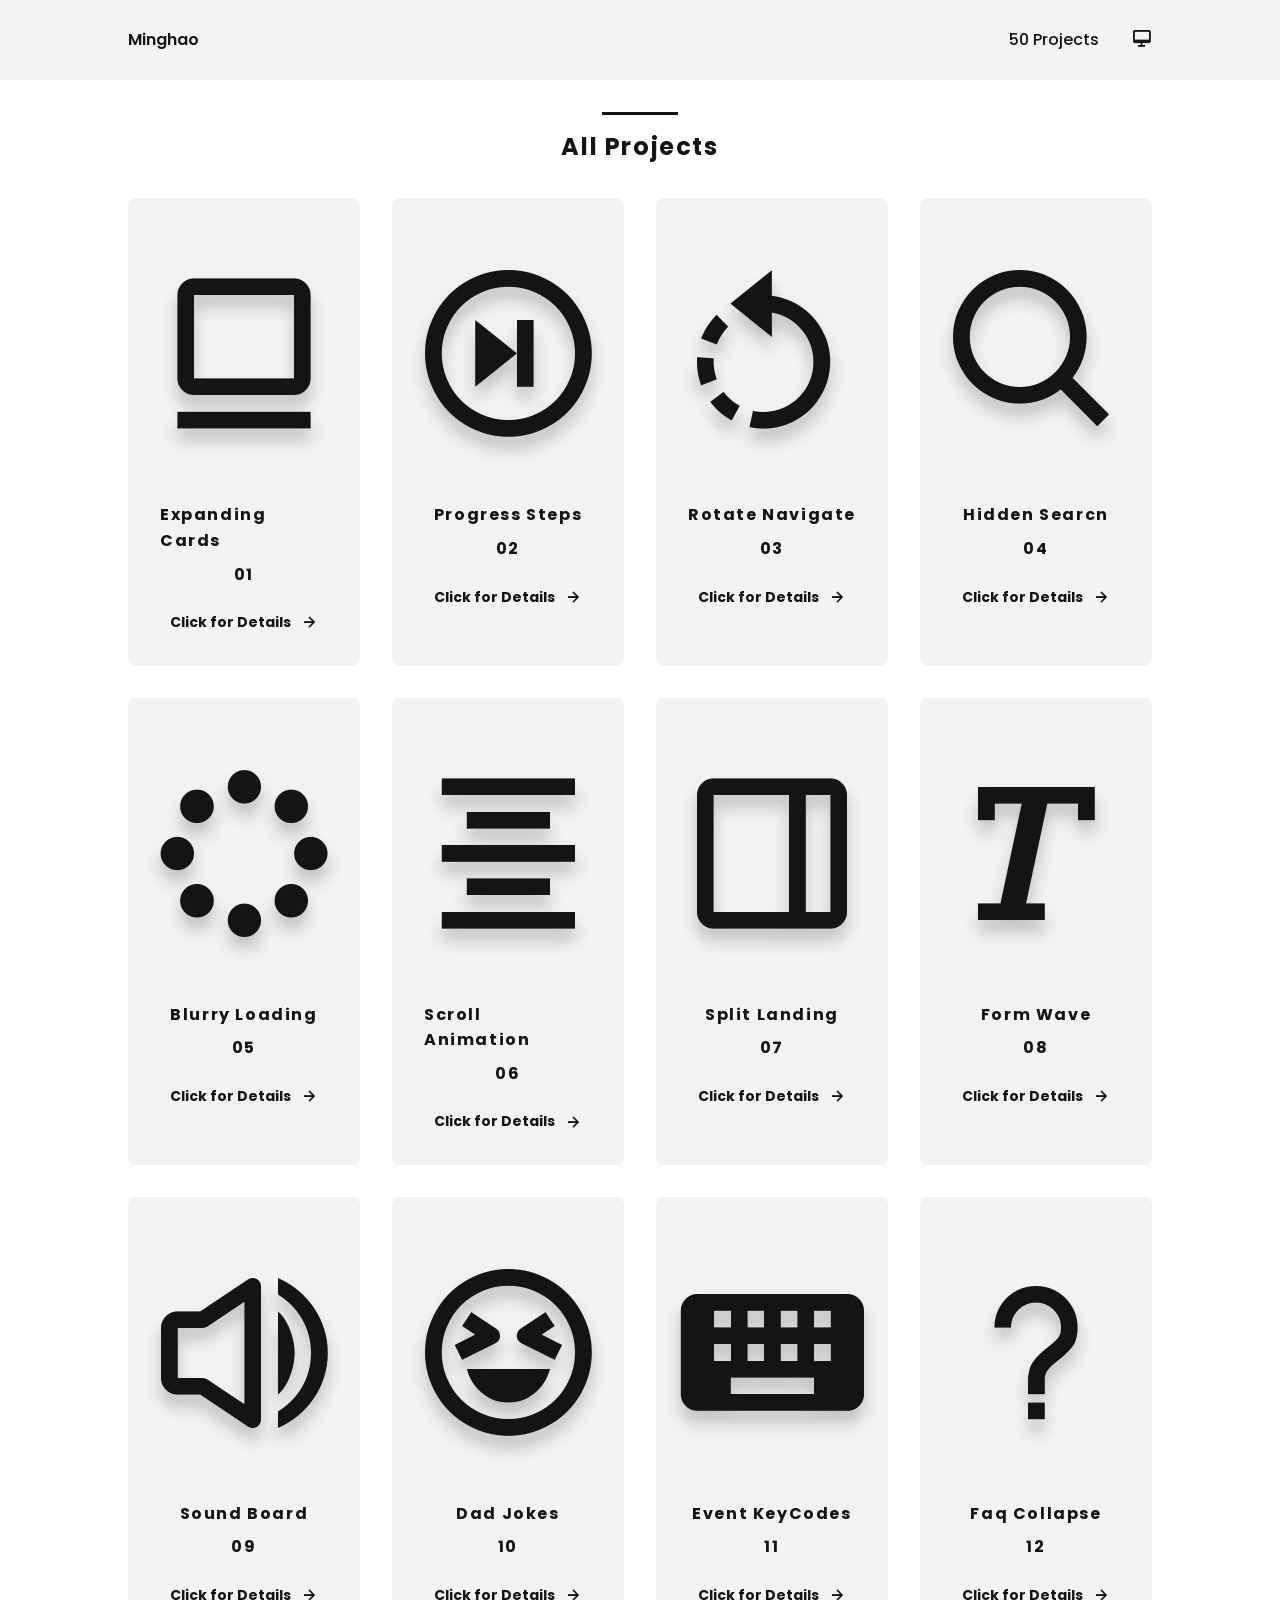
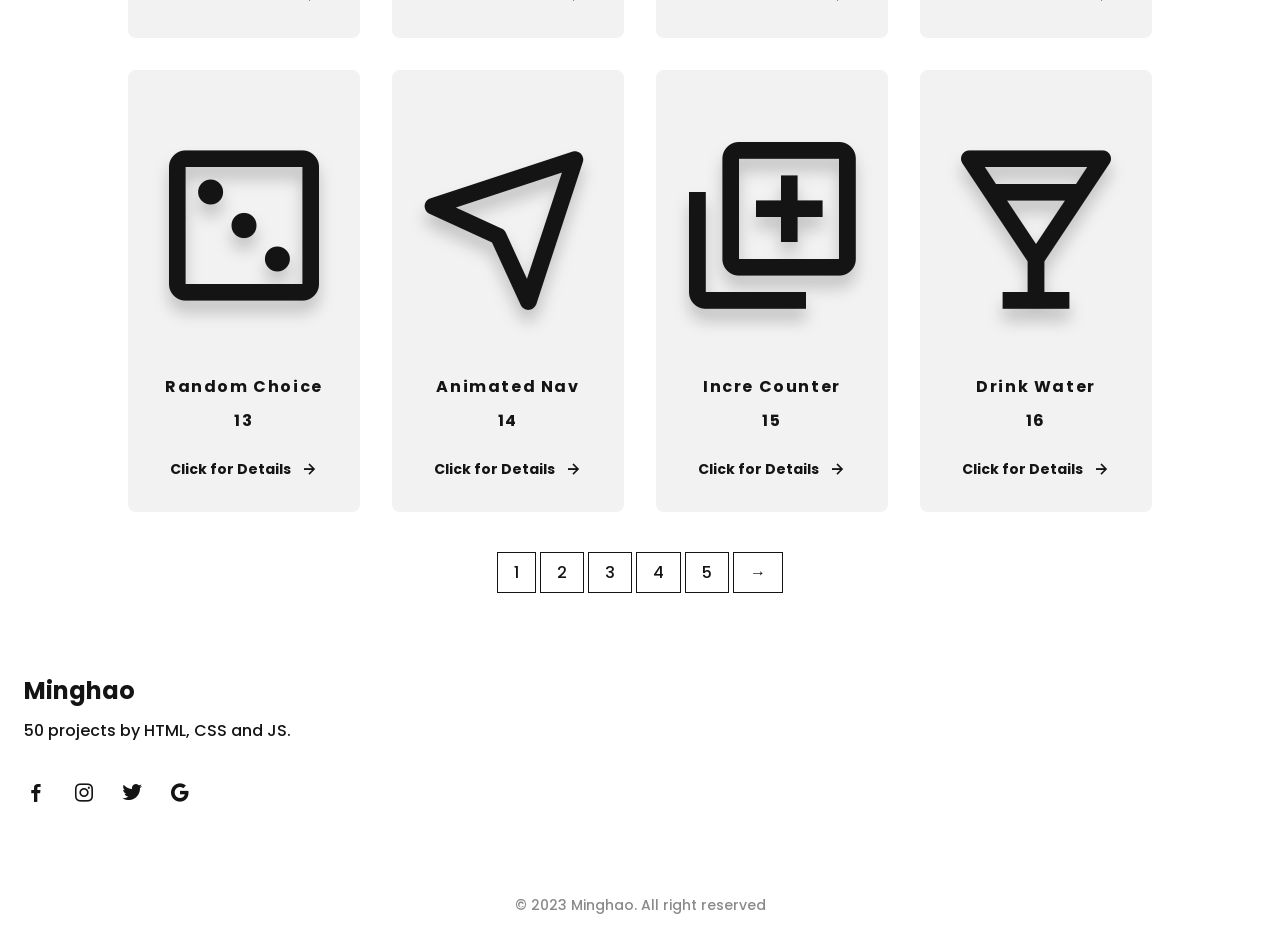
==== docs/index.html @ 5329bd8d "projects" ====
<!DOCTYPE html>
<html lang="en">
  <head>
    <meta charset="UTF-8" />
    <meta name="viewport" content="width=device-width, initial-scale=1.0" />

    <!-- ===== CSS ===== -->
    <link rel="stylesheet" href="assets/css/styles.css" />

    <!-- ===== BOX ICONS ===== -->
    <link
      href="https://cdn.jsdelivr.net/npm/boxicons@2.0.5/css/boxicons.min.css"
      rel="stylesheet"
    />

    <title>Responsive Ecommerce Website Sneakers</title>
  </head>
  <body>
    <!--===== HEADER =====-->
    <header class="header" id="header">
      <nav class="nav grid">
        <div class="nav__toggle" id="nav-toggle">
          <i class="bx bxs-grid"></i>
        </div>

        <a href="#" class="nav__logo">Minghao</a>

        <div class="nav__menu" id="nav-menu">
          <ul class="nav__list">
            <li class="nav__item">
              <a href="#projects" class="nav__link">50 Projects</a>
            </li>
          </ul>
        </div>

        <div class="nav__shop">
          <i class="bx bx-desktop"></i>
        </div>
      </nav>
    </header>

    <main class="main">
      <section class="featured section" id="shop">
        <h2 class="section-title">All Projects</h2>

        <div class="featured__container grid">
          <article class="sneaker">
            <i class="bx bx-card sneaker__img"></i>
            <span class="sneaker__name">Expanding Cards</span>
            <span class="sneaker__preci">01</span>
            <a
              href="./projects/01Expanding Cards/index.html"
              class="button-light sneaker__button"
              >Click for Details
              <i class="bx bx-right-arrow-alt button-icon"></i
            ></a>
          </article>

          <article class="sneaker">
            <i class="bx bx-skip-next-circle sneaker__img"></i>
            <span class="sneaker__name">Progress Steps</span>
            <span class="sneaker__preci">02</span>
            <a
              href="./projects/02Progress Steps/index.html"
              class="button-light sneaker__button"
              >Click for Details
              <i class="bx bx-right-arrow-alt button-icon"></i
            ></a>
          </article>

          <article class="sneaker">
            <i class="bx bx-rotate-left sneaker__img"></i>
            <span class="sneaker__name">Rotate Navigate</span>
            <span class="sneaker__preci">03</span>
            <a
              href="./projects/03Rotating Navigation/index.html"
              class="button-light sneaker__button"
              >Click for Details
              <i class="bx bx-right-arrow-alt button-icon"></i
            ></a>
          </article>

          <article class="sneaker">
            <i class="bx bx-search sneaker__img"></i>
            <span class="sneaker__name">Hidden Searcn</span>
            <span class="sneaker__preci">04</span>
            <a
              href="./projects/04Hidden Searcn/index.html"
              class="button-light sneaker__button"
              >Click for Details
              <i class="bx bx-right-arrow-alt button-icon"></i
            ></a>
          </article>

          <article class="sneaker">
            <i class="bx bx-loader-circle sneaker__img"></i>
            <span class="sneaker__name">Blurry Loading</span>
            <span class="sneaker__preci">05</span>
            <a
              href="./projects/05Blurry Loading/index.html"
              class="button-light sneaker__button"
              >Click for Details
              <i class="bx bx-right-arrow-alt button-icon"></i
            ></a>
          </article>

          <article class="sneaker">
            <i class="bx bx-align-middle sneaker__img"></i>
            <span class="sneaker__name">Scroll Animation</span>
            <span class="sneaker__preci">06</span>
            <a
              href="./projects/06Scroll Animation/index.html"
              class="button-light sneaker__button"
              >Click for Details
              <i class="bx bx-right-arrow-alt button-icon"></i
            ></a>
          </article>

          <article class="sneaker">
            <i class="bx bx-dock-right sneaker__img"></i>
            <span class="sneaker__name">Split Landing</span>
            <span class="sneaker__preci">07</span>
            <a
              href="./projects/07Split Landing Page/index.html"
              class="button-light sneaker__button"
              >Click for Details
              <i class="bx bx-right-arrow-alt button-icon"></i
            ></a>
          </article>

          <article class="sneaker">
            <i class="bx bx-text sneaker__img"></i>
            <span class="sneaker__name">Form Wave</span>
            <span class="sneaker__preci">08</span>
            <a
              href="./projects/08Form Wave/index.html"
              class="button-light sneaker__button"
              >Click for Details
              <i class="bx bx-right-arrow-alt button-icon"></i
            ></a>
          </article>

          <article class="sneaker">
            <i class="bx bx-volume-full sneaker__img"></i>
            <span class="sneaker__name">Sound Board</span>
            <span class="sneaker__preci">09</span>
            <a
              href="./projects/09Sound Board/index.html"
              class="button-light sneaker__button"
              >Click for Details
              <i class="bx bx-right-arrow-alt button-icon"></i
            ></a>
          </article>

          <article class="sneaker">
            <i class="bx bx-laugh sneaker__img"></i>
            <span class="sneaker__name">Dad Jokes</span>
            <span class="sneaker__preci">10</span>
            <a
              href="./projects/10Dad Jokes/index.html"
              class="button-light sneaker__button"
              >Click for Details
              <i class="bx bx-right-arrow-alt button-icon"></i
            ></a>
          </article>

          <article class="sneaker">
            <i class="bx bxs-keyboard sneaker__img"></i>
            <span class="sneaker__name">Event KeyCodes</span>
            <span class="sneaker__preci">11</span>
            <a
              href="./projects/11Event KeyCodes/index.html"
              class="button-light sneaker__button"
              >Click for Details
              <i class="bx bx-right-arrow-alt button-icon"></i
            ></a>
          </article>

          <article class="sneaker">
            <i class="bx bx-question-mark sneaker__img"></i>
            <span class="sneaker__name">Faq Collapse</span>
            <span class="sneaker__preci">12</span>
            <a
              href="./projects/12Faq Collapse/index.html"
              class="button-light sneaker__button"
              >Click for Details
              <i class="bx bx-right-arrow-alt button-icon"></i
            ></a>
          </article>

          <article class="sneaker">
            <i class="bx bx-dice-3 sneaker__img"></i>
            <span class="sneaker__name">Random Choice</span>
            <span class="sneaker__preci">13</span>
            <a
              href="./projects/13Random Choice Picker/index.html"
              class="button-light sneaker__button"
              >Click for Details
              <i class="bx bx-right-arrow-alt button-icon"></i
            ></a>
          </article>
          <article class="sneaker">
            <i class="bx bx-navigation sneaker__img"></i>
            <span class="sneaker__name">Animated Nav</span>
            <span class="sneaker__preci">14</span>
            <a
              href="./projects/14Animated Navigation/index.html"
              class="button-light sneaker__button"
              >Click for Details
              <i class="bx bx-right-arrow-alt button-icon"></i
            ></a>
          </article>
          <article class="sneaker">
            <i class="bx bx-add-to-queue sneaker__img"></i>
            <span class="sneaker__name"> Incre Counter</span>
            <span class="sneaker__preci">15</span>
            <a
              href="./projects/15 Incrementing Counter/index.html"
              class="button-light sneaker__button"
              >Click for Details
              <i class="bx bx-right-arrow-alt button-icon"></i
            ></a>
          </article>
          <article class="sneaker">
            <i class="bx bx-drink sneaker__img"></i>
            <span class="sneaker__name">Drink Water</span>
            <span class="sneaker__preci">16</span>
            <a
              href="./projects/16 Drink Water/index.html"
              class="button-light sneaker__button"
              >Click for Details
              <i class="bx bx-right-arrow-alt button-icon"></i
            ></a>
          </article>
        </div>

        <div class="sneaker__pages bd-grid">
          <div>
            <span class="sneaker__pag">1</span>
            <span class="sneaker__pag">2</span>
            <span class="sneaker__pag">3</span>
            <span class="sneaker__pag">4</span>
            <span class="sneaker__pag">5</span>
            <span class="sneaker__pag">&#8594;</span>
          </div>
        </div>
      </section>
    </main>

    <!--===== FOOTER =====-->
    <footer class="footer section">
      <div class="footer__container bd-grid">
        <div class="footer__box">
          <h3 class="footer__title">Minghao</h3>
          <p class="footer__description">50 projects by HTML, CSS and JS.</p>
        </div>

        <div class="footer__box">
          <a href="#" class="footer__social"><i class="bx bxl-facebook"></i></a>
          <a href="#" class="footer__social"
            ><i class="bx bxl-instagram"></i
          ></a>
          <a href="#" class="footer__social"><i class="bx bxl-twitter"></i></a>
          <a href="#" class="footer__social"><i class="bx bxl-google"></i></a>
        </div>
      </div>
      <p class="footer__copy">&#169; 2023 Minghao. All right reserved</p>
    </footer>

    <!--===== MAIN JS =====-->
    <script src="assets/js/main.js"></script>
  </body>
</html>
---- docs/assets/css/styles.css ----
/*===== GOOGLE FONTS =====*/
@import url("https://fonts.googleapis.com/css2?family=Poppins:wght@400;500;600;700&display=swap");
/*===== VARIABLES CSS =====*/
:root {
  --header-height: 3.5rem;
  /*===== Font weight =====*/
  --font-medium: 500;
  --font-semi-bold: 600;
  --font-bold: 700;
  /*===== Colores =====*/
  --dark-color: #141414;
  --dark-color-light: #8A8A8A;
  --dark-color-lighten: #F2F2F2;
  --white-color: #FFF;
  /*===== Font and typography =====*/
  --body-font: 'Poppins', sans-serif;
  --big-font-size: 1.25rem;
  --bigger-font-size: 1.5rem;
  --biggest-font-size: 2rem;
  --h2-font-size: 1.25rem;
  --normal-font-size: .938rem;
  --smaller-font-size: .813rem;
  /*===== Margenes =====*/
  --mb-1: .5rem;
  --mb-2: 1rem;
  --mb-3: 1.5rem;
  --mb-4: 2rem;
  --mb-5: 2.5rem;
  --mb-6: 3rem;
  /*===== z index =====*/
  --z-fixed: 100;
  /*===== Rotate img =====*/
  --rotate-img: rotate(-30deg);
}

@media screen and (min-width: 768px) {
  :root {
    --big-font-size: 1.5rem;
    --bigger-font-size: 2rem;
    --biggest-font-size: 3rem;
    --normal-font-size: 1rem;
    --smaller-font-size: .875rem;
  }
}

/*===== BASE =====*/
*, ::before, ::after {
  box-sizing: border-box;
}

html {
  scroll-behavior: smooth;
}

body {
  margin: var(--header-height) 0 0 0;
  font-family: var(--body-font);
  font-size: var(--normal-font-size);
  font-weight: var(--font-medium);
  color: var(--dark-color);
  line-height: 1.6;
}

h1, h2, h3, p, ul {
  margin: 0;
}

ul {
  padding: 0;
  list-style: none;
}

a {
  text-decoration: none;
  color: var(--dark-color);
}

img {
  max-width: 100%;
  height: auto;
  display: block;
}

/*===== CLASS CSS ===== */
.section {
  padding: 5rem 0 2rem;
}

.section-title {
  position: relative;
  font-size: var(--big-font-size);
  margin-bottom: var(--mb-4);
  text-align: center;
  letter-spacing: .1rem;
}

.section-title::after {
  position: absolute;
  content: '';
  width: 56px;
  height: 0.18rem;
  top: -1rem;
  left: 0;
  right: 0;
  margin: auto;
  background-color: var(--dark-color);
}

/*===== LAYOUT =====*/
.grid {
  max-width: 1024px;
  display: grid;
  grid-template-columns: 100%;
  column-gap: 2rem;
  width: calc(100% - 2rem);
  margin-left: var(--mb-2);
  margin-right: var(--mb-2);
}

.header {
  width: 100%;
  position: fixed;
  top: 0;
  left: 0;
  z-index: var(--z-fixed);
  background-color: var(--dark-color-lighten);
}

/*===== NAV =====*/
.nav {
  height: var(--header-height);
  display: flex;
  justify-content: space-between;
  align-items: center;
}

@media screen and (max-width: 768px) {
  .nav__menu {
    position: fixed;
    top: var(--header-height);
    left: -100%;
    width: 70%;
    height: 100vh;
    padding: 2rem;
    background-color: var(--white-color);
    transition: .5s;
  }
}

.nav__item {
  margin-bottom: var(--mb-4);
}

.nav__logo {
  font-weight: var(--font-semi-bold);
}

.nav__toggle, .nav__shop {
  font-size: 1.3rem;
  cursor: pointer;
}

/*=== Show menu ===*/
.show {
  left: 0;
}

.active {
  position: relative;
}

.active::before {
  content: '';
  position: absolute;
  bottom: -.5rem;
  left: 45%;
  width: 4px;
  height: 4px;
  background-color: var(--dark-color);
  border-radius: 50%;
}

.scroll-header {
  background-color: var(--white-color);
  box-shadow: 0 2px 4px rgba(0, 0, 0, 0.1);
}

/*===== HOME =====*/
.home {
  background-color: var(--dark-color-lighten);
  overflow: hidden;
  padding: 4rem 0;
}

.home__sneaker {
  position: relative;
  display: flex;
  justify-content: center;
  align-self: center;
}

.home__shape {
  width: 220px;
  height: 220px;
  background-color: var(--dark-color);
  border-radius: 50%;
}

.home__img {
  position: absolute;
  top: 1.5rem;
  max-width: initial;
  width: 275px;
  transform: var(--rotate-img);
}

.home__new {
  display: block;
  font-size: var(--smaller-font-size);
  font-weight: var(--font-semi-bold);
  margin-bottom: var(--mb-2);
}

.home__title {
  font-size: var(--bigger-font-size);
  margin-bottom: var(--mb-1);
}

.home__description {
  margin-bottom: var(--mb-6);
}

/*BUTTONS*/
.button {
  display: inline-block;
  background-color: var(--dark-color);
  color: var(--white-color);
  padding: 1.125rem 2rem;
  font-weight: var(--font-medium);
  border-radius: .5rem;
  transition: .3s;
}

.button:hover {
  transform: translateY(-0.25rem);
}

.button-light {
  display: inline-flex;
  color: var(--dark-color);
  font-weight: var(--font-bold);
  align-items: center;
  font-size: var(--smaller-font-size);
}

.button-icon {
  font-size: 1.25rem;
  margin-left: var(--mb-1);
  transition: .3s;
}

.button-light:hover .button-icon {
  transform: translateX(0.25rem);
}

/*===== FEATURED=====*/
.featured__container {
  row-gap: 2rem;
  grid-template-columns: repeat(auto-fit, minmax(220px, 1fr));
}

.sneaker {
  position: relative;
  display: flex;
  flex-direction: column;
  align-items: center;
  padding: 2rem;
  background-color: var(--dark-color-lighten);
  border-radius: .5rem;
  transition: .4s;
  overflow: hidden;
  /*Shop*/
}

.sneaker:hover {
  height: 100%;
  transform: translateY(-0.5rem);
}

.sneaker__sale {
  position: absolute;
  left: .5rem;
  background-color: var(--dark-color);
  color: var(--white-color);
  padding: .25rem .5rem;
  border-radius: .25rem;
  font-size: var(--h2-font-size);
  transform: rotate(-90deg);
  letter-spacing: .1rem;
}

.sneaker__img {
  margin-top: var(--mb-3);
  margin-bottom: var(--mb-6);
  filter: drop-shadow(0 12px 8px rgba(0, 0, 0, 0.2));
  font-size: 200px;
}

.sneaker__name, .sneaker__preci {
  font-size: var(--normal-font-size);
  letter-spacing: .1rem;
  font-weight: var(--font-bold);
}

.sneaker__name {
  margin-bottom: var(--mb-1);
}

.sneaker__preci {
  margin-bottom: var(--mb-3);
}

.sneaker__pages {
  margin-top: var(--mb-6);
  position: absolute;
  left: 50%;
  transform: translateX(-50%);
}

.sneaker__pag {
  padding: .5rem 1rem;
  border: 1px solid var(--dark-color);
  cursor: pointer;
}

.sneaker__pag:hover {
  background-color: var(--dark-color);
  color: var(--white-color);
}

/*===== COLLECTION =====*/
.collection__container {
  row-gap: 2rem;
  justify-content: center;
}

.collection__card {
  position: relative;
  display: flex;
  height: 328px;
  background-color: var(--dark-color-lighten);
  padding: 2rem;
  border-radius: .5rem;
  transition: .3s;
}

.collection__card:hover {
  transform: translateY(-0.5rem);
}

.collection__data {
  align-self: flex-end;
}

.collection__img {
  position: absolute;
  top: 0;
  right: 0;
  width: 230px;
}

.collection__name {
  font-size: var(--bigger-font-size);
  margin-bottom: .25rem;
}

.collection__description {
  margin-bottom: var(--mb-2);
}

/*===== WOMEN SNEAKERS =====*/
.women__container {
  row-gap: 2rem;
  grid-template-columns: repeat(auto-fit, minmax(220px, 1fr));
}

/*===== OFFER =====*/
.offer__container {
  grid-template-columns: 55% 45%;
  column-gap: 0;
  background-color: var(--dark-color-lighten);
  border-radius: .5rem;
  justify-content: center;
}

.offer__data {
  padding: 4rem 0 4rem 1.5rem;
}

.offer__title {
  font-size: var(--biggest-font-size);
  margin-bottom: .25rem;
}

.offer__description {
  margin-bottom: var(--mb-3);
}

.offer__img {
  width: 153px;
}

/*===== NEW COLLECTION  =====*/
.new__container {
  row-gap: 2rem;
}

.new__mens {
  display: flex;
  flex-direction: column;
  justify-content: center;
  background-color: var(--dark-color-lighten);
  border-radius: .5rem;
  padding: 2rem;
}

.new__mens-img {
  width: 276px;
  margin-bottom: var(--mb-3);
}

.new__title {
  font-size: var(--bigger-font-size);
  margin-bottom: .25rem;
}

.new__preci {
  display: block;
  margin-bottom: var(--mb-3);
}

.new__sneaker {
  display: grid;
  gap: 1.5rem;
  grid-template-columns: repeat(auto-fit, minmax(220px, 1fr));
}

.new__sneaker-card {
  position: relative;
  padding: 3.5rem 1.5rem;
  background-color: var(--dark-color-lighten);
  border-radius: .5rem;
  overflow: hidden;
  display: flex;
  justify-content: center;
}

.new__sneaker-card:hover .new__sneaker-overlay {
  bottom: 0;
}

.new__sneaker-img {
  width: 220px;
}

.new__sneaker-overlay {
  position: absolute;
  left: 0;
  bottom: -100%;
  width: 100%;
  height: 100%;
  display: flex;
  justify-content: center;
  align-items: center;
  background: rgba(138, 138, 138, 0.3);
  transition: .3s;
}

/*===== NEWSLETTER =====*/
.newsletter__container {
  background-color: var(--dark-color);
  color: var(--white-color);
  padding: 2rem .5rem;
  border-radius: .5rem;
  text-align: center;
}

.newsletter__title {
  font-size: var(--bigger-font-size);
  margin-bottom: var(--mb-2);
}

.newsletter__description {
  margin-bottom: var(--mb-5);
}

.newsletter__subscribe {
  display: flex;
  column-gap: .5rem;
  background-color: var(--white-color);
  padding: .5rem;
  border-radius: .5rem;
}

.newsletter__input {
  outline: none;
  border: none;
  width: 90%;
  font-size: var(--normal-font-size);
}

.newsletter ::placeholder {
  color: var(--dark-color);
  font-family: var(--body-font);
  font-size: var(--normal-font-size);
  font-weight: var(--font-semi-bold);
}

/*===== FOOTER =====*/
.footer__container {
  grid-template-columns: repeat(auto-fit, minmax(220px, 1fr));
  margin-left: 1.5rem;
}

.footer__box {
  margin-bottom: var(--mb-4);
}

.footer__title {
  font-size: var(--big-font-size);
  margin-bottom: var(--mb-1);
}

.footer__link {
  display: block;
  width: max-content;
  margin-bottom: var(--mb-1);
}

.footer__social {
  font-size: 1.5rem;
  margin-right: 1.25rem;
}

.footer__copy {
  padding-top: 3rem;
  font-size: var(--smaller-font-size);
  color: var(--dark-color-light);
  text-align: center;
}

/* ===== MEDIA QUERIES=====*/
@media screen and (min-width: 576px) {
  .collection__container {
    grid-template-columns: 415px;
  }
  .collection__img {
    width: 260px;
  }
  .offer__container {
    grid-template-columns: max-content max-content;
    column-gap: 3rem;
  }
  .offer__data {
    text-align: center;
  }
  .new__mens {
    align-items: center;
  }
}

@media screen and (min-width: 768px) {
  body {
    margin: 0;
  }
  .section {
    padding: 8rem 0 2rem;
  }
  .section-title::after {
    width: 76px;
  }
  .nav {
    height: calc(var(--header-height) + 1.5rem);
  }
  .nav__menu {
    margin-left: auto;
  }
  .nav__list {
    display: flex;
  }
  .nav__item {
    margin-left: var(--mb-6);
    margin-bottom: 0;
  }
  .nav__toggle {
    display: none;
  }
  .home {
    padding: 8rem 0;
  }
  .home__container {
    grid-template-columns: max-content max-content;
    justify-content: center;
    align-items: center;
  }
  .home__sneaker {
    order: 1;
  }
  .home__shape {
    width: 376px;
    height: 376px;
  }
  .home__img {
    width: 470px;
    top: 3.5rem;
    right: 0;
    left: -3rem;
  }
  .newsletter__container {
    grid-template-columns: max-content max-content;
    justify-content: center;
    align-items: center;
    padding: 4.5rem 2rem;
    column-gap: 3rem;
  }
  .newsletter__description {
    margin-bottom: 0;
  }
  .newsletter__subscribe {
    width: 360px;
    height: max-content;
  }
}

@media screen and (min-width: 1024px) {
  .grid {
    margin-left: auto;
    margin-right: auto;
  }
  .home {
    padding: 10rem 0;
  }
  .home__container {
    column-gap: 8rem;
  }
  .collection__container {
    grid-template-columns: repeat(2, 415px);
  }
  .new__container {
    grid-template-columns: max-content 1fr;
  }
  .new__mens {
    align-items: initial;
    justify-content: flex-end;
    padding: 4rem 2rem;
  }
  .new__mens-img {
    margin-bottom: var(--mb-6);
  }
}
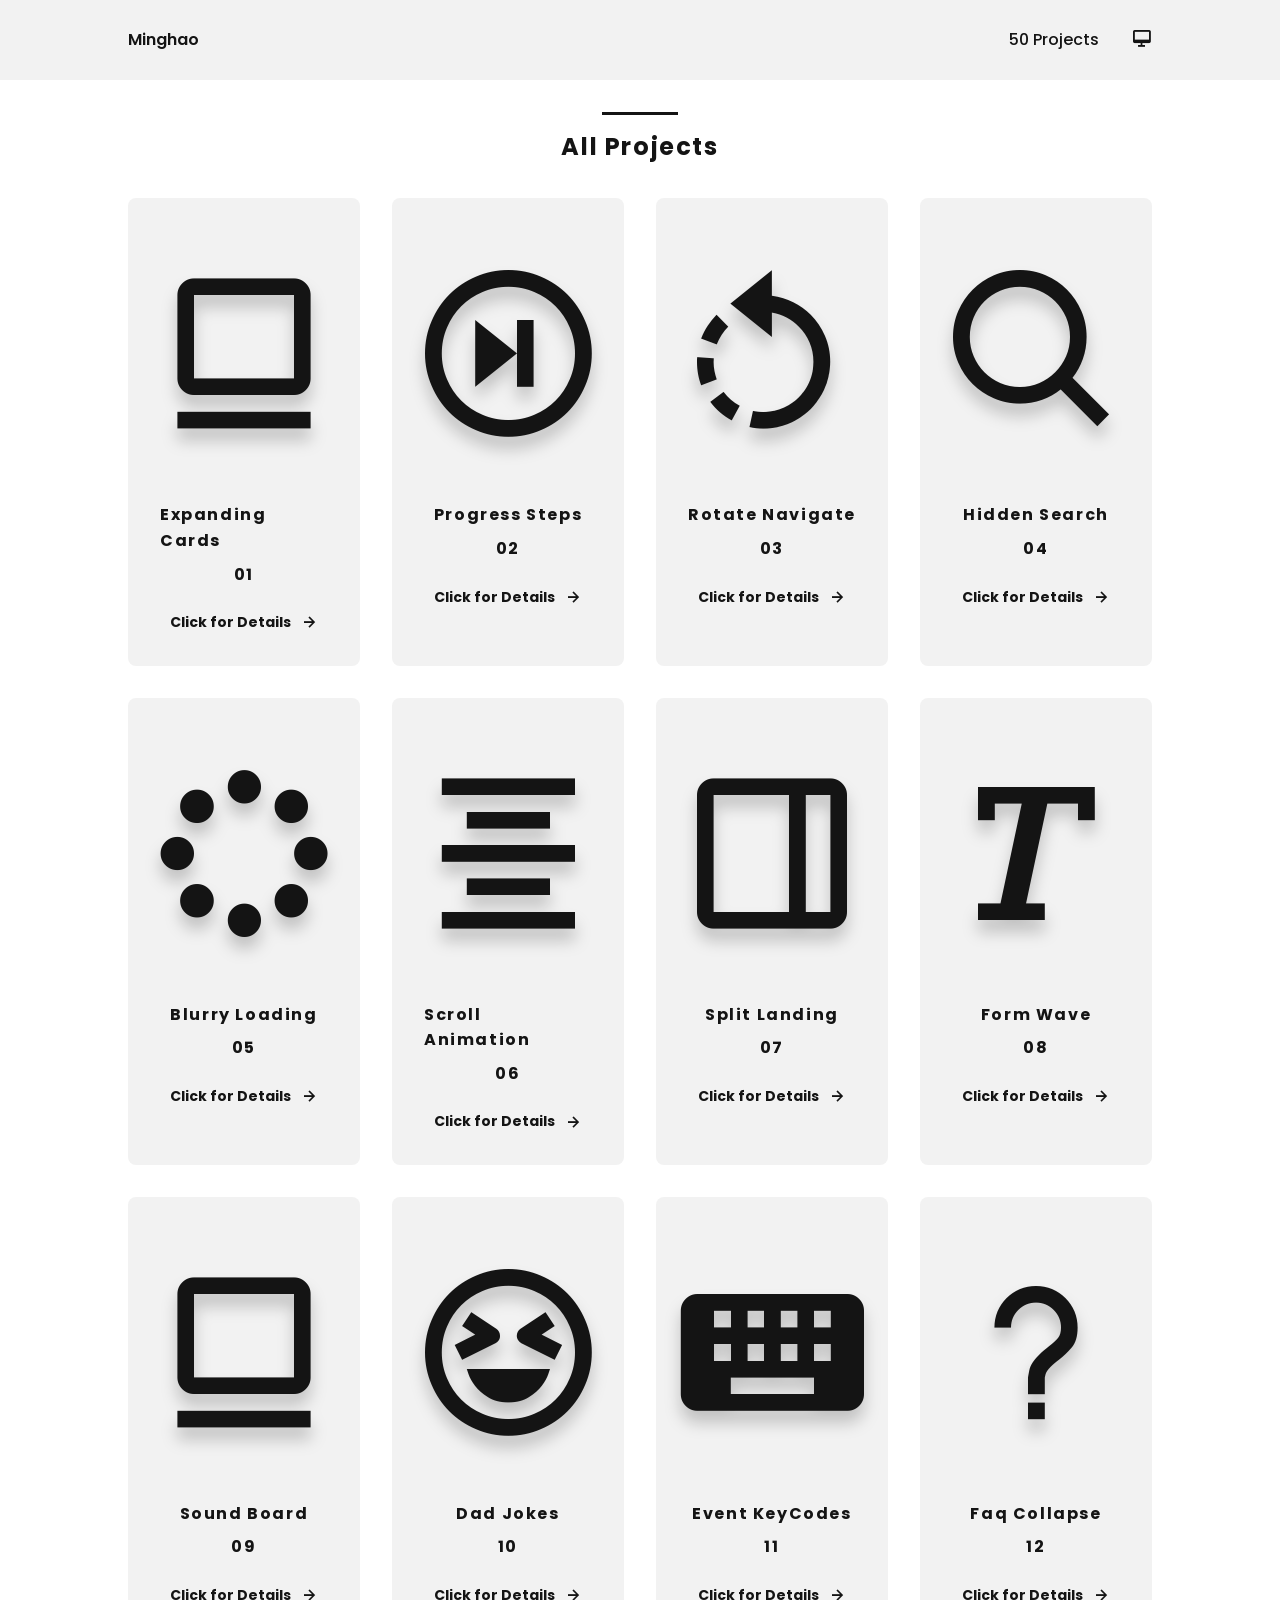
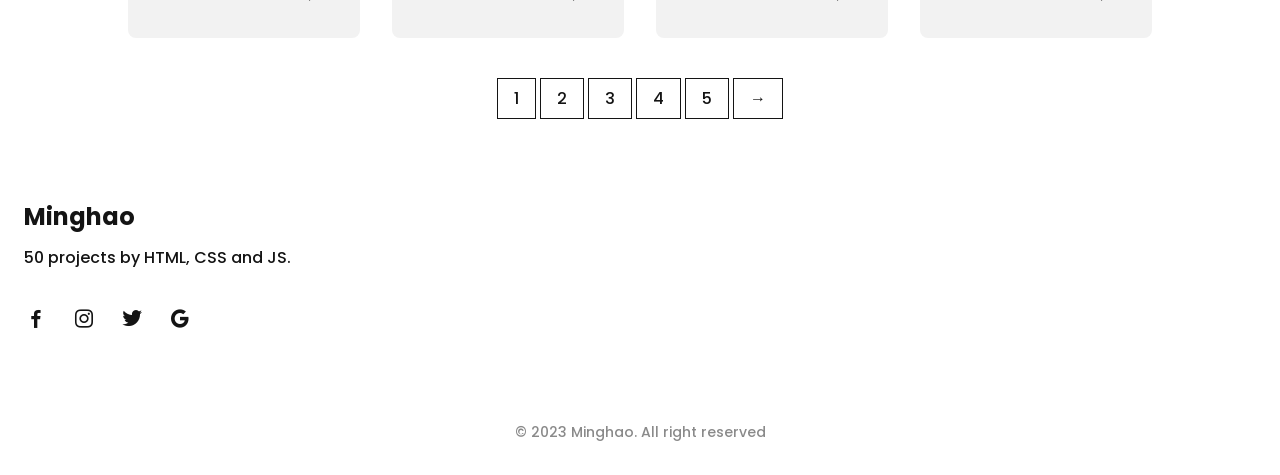
==== commit c2cf3bf6: "pagination" ====
--- a/docs/index.html
+++ b/docs/index.html
@@ -44,7 +44,7 @@
         <h2 class="section-title">All Projects</h2>
 
         <div class="featured__container grid">
-          <article class="sneaker">
+          <!-- <article class="sneaker">
             <i class="bx bx-card sneaker__img"></i>
             <span class="sneaker__name">Expanding Cards</span>
             <span class="sneaker__preci">01</span>
@@ -82,7 +82,7 @@
 
           <article class="sneaker">
             <i class="bx bx-search sneaker__img"></i>
-            <span class="sneaker__name">Hidden Searcn</span>
+            <span class="sneaker__name">Hidden Search</span>
             <span class="sneaker__preci">04</span>
             <a
               href="./projects/04Hidden Searcn/index.html"
@@ -212,7 +212,7 @@
           </article>
           <article class="sneaker">
             <i class="bx bx-add-to-queue sneaker__img"></i>
-            <span class="sneaker__name"> Incre Counter</span>
+            <span class="sneaker__name">Incre Counter</span>
             <span class="sneaker__preci">15</span>
             <a
               href="./projects/15 Incrementing Counter/index.html"
@@ -231,7 +231,7 @@
               >Click for Details
               <i class="bx bx-right-arrow-alt button-icon"></i
             ></a>
-          </article>
+          </article> -->
         </div>
 
         <div class="sneaker__pages bd-grid">
@@ -268,6 +268,6 @@
     </footer>
 
     <!--===== MAIN JS =====-->
-    <script src="assets/js/main.js"></script>
+    <script type="module" src="assets/js/main.js"></script>
   </body>
 </html>
